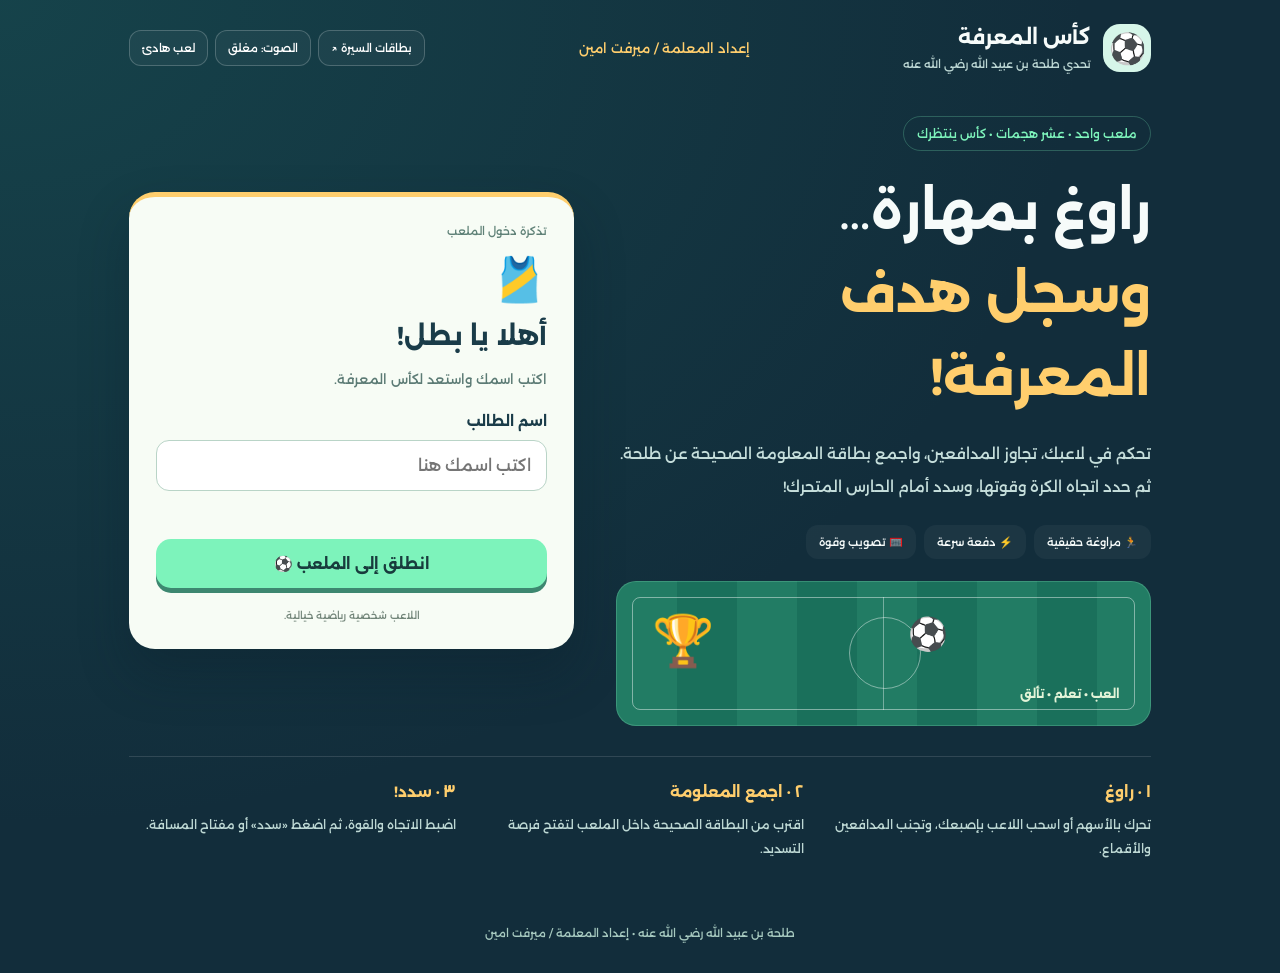
==== game.html @ f68428eb "Add Talha infographic and knowledge football cup" ====
<!doctype html><html lang="ar" dir="rtl"><head><meta charset="utf-8"><meta name="viewport" content="width=device-width,initial-scale=1"><meta name="theme-color" content="#122d3b"><meta name="description" content="كأس المعرفة — تحدي طلحة بن عبيد الله: لعبة مراوغة وتصويب للأطفال، إعداد المعلمة ميرفت امين."><title>كأس المعرفة | تحدي طلحة</title><link rel="stylesheet" href="football.css?v=1"></head><body><main class="shell">
<header class="top"><div class="brand"><span aria-hidden="true">⚽</span><div><strong>كأس المعرفة</strong><small>تحدي طلحة بن عبيد الله رضي الله عنه</small></div></div><div class="teacher">إعداد المعلمة / ميرفت امين</div><div class="tools"><a href="index.html" class="tool">بطاقات السيرة ↗</a><button class="tool" id="sound" aria-pressed="false">الصوت: مغلق</button><button class="tool" id="calm" aria-pressed="false">لعب هادئ</button></div></header>
<section id="welcome"><div class="hero"><div><span class="eyebrow">ملعب واحد • عشر هجمات • كأس ينتظرك</span><h1>راوغ بمهارة…<br><em>وسجل هدف المعرفة!</em></h1><p class="lead">تحكم في لاعبك، تجاوز المدافعين، واجمع بطاقة المعلومة الصحيحة عن طلحة. ثم حدد اتجاه الكرة وقوتها، وسدد أمام الحارس المتحرك!</p><div class="features"><span>🏃 مراوغة حقيقية</span><span>⚡ دفعة سرعة</span><span>🥅 تصويب وقوة</span></div><div class="mini-pitch" aria-hidden="true"><span>🏆</span><div class="pitch-line"></div><i class="mini-ball">⚽</i><b>العب • تعلم • تألق</b></div></div><form class="ticket" id="student-form"><div class="ticket-label">تذكرة دخول الملعب</div><span class="shirt" aria-hidden="true">🎽</span><h2>أهلا يا بطل!</h2><p>اكتب اسمك واستعد لكأس المعرفة.</p><label for="student-name">اسم الطالب</label><input id="student-name" maxlength="50" required autocomplete="given-name" placeholder="اكتب اسمك هنا"><p id="form-error" class="form-error" role="alert"></p><button class="primary" type="submit">انطلق إلى الملعب ⚽</button><small>اللاعب شخصية رياضية خيالية.</small></form></div><div class="instructions"><div><b>١ · راوغ</b><p>تحرك بالأسهم أو اسحب اللاعب بإصبعك، وتجنب المدافعين والأقماع.</p></div><div><b>٢ · اجمع المعلومة</b><p>اقترب من البطاقة الصحيحة داخل الملعب لتفتح فرصة التسديد.</p></div><div><b>٣ · سدد!</b><p>اضبط الاتجاه والقوة، ثم اضغط «سدد» أو مفتاح المسافة.</p></div></div></section>
<section id="match" hidden><div class="scoreboard"><div class="player">قائد فريق المعرفة<strong id="player-name"></strong></div><div class="stats"><div><strong id="goals">0 / 10</strong><small>الأهداف</small></div><div><strong id="points">0</strong><small>النقاط</small></div><div><strong id="energy">♥ ♥ ♥</strong><small>الطاقة</small></div></div><button id="pause" class="tool">استراحة ⏸</button></div><div class="mission"><span id="stage-label"></span><h2 id="question"></h2><p id="hint"></p></div><div class="progress" id="progress" role="progressbar" aria-label="الهجمات المكتملة" aria-valuemin="0" aria-valuemax="10" aria-valuenow="0"></div>
<div class="arena-wrap"><canvas id="pitch" width="960" height="520" tabindex="0" role="img" aria-label="ملعب كرة القدم. استخدم الأسهم للمراوغة، أو اسحب اللاعب داخل الملعب.">ملعب مراوغة وجمع بطاقات ثم تسديد أمام حارس متحرك.</canvas><div class="field-badge" id="field-badge">⚽ ملعب المعرفة</div><div id="overlay" class="overlay" hidden><span aria-hidden="true">⏸</span><h3 id="overlay-title"></h3><p id="overlay-copy"></p><button class="primary" id="resume">أكمل اللعب ▶</button></div></div>
<div class="control-strip"><div id="run-controls" class="run-controls"><div class="dpad" aria-label="اتجاهات الحركة"><button id="up" aria-label="تحرك للأمام">▲</button><button id="left" aria-label="تحرك لليسار">◀</button><button id="down" aria-label="تحرك للخلف">▼</button><button id="right" aria-label="تحرك لليمين">▶</button></div><button id="sprint" class="gold-button">⚡ دفعة سرعة</button><p>الأسهم أو سحب اللاعب داخل الملعب<br><small>المسافة = دفعة سرعة • P = استراحة</small></p></div>
<div id="shot-controls" class="shot-controls" hidden><label for="aim">اتجاه التسديدة <span id="aim-label">الوسط</span><input id="aim" type="range" min="-100" max="100" value="0" dir="ltr" aria-label="اتجاه التسديدة"></label><label for="power">قوة التسديدة <span id="power-label">٦٨٪</span><input id="power" type="range" min="10" max="100" value="68" dir="ltr" aria-label="قوة التسديدة"><small>المنطقة الخضراء تمنحك تسديدة متزنة</small></label><button id="shoot" class="gold-button">سدد ⚽</button></div></div>
<div id="feedback" class="feedback" role="status" aria-live="polite"></div><p class="legend">⭐ نجمة = ٥ نقاط • 💚 استعادة الطاقة • ⚡ بعد كل ٣ أهداف متتالية تكسب تسديدة ذهبية تتجاوز الحارس</p><div class="sr-only" id="field-state" aria-label="عناصر الملعب" role="list"></div></section>
<section id="results" class="results" hidden><span class="trophy" aria-hidden="true">🏆</span><span class="eyebrow">نهاية المباراة • بداية معرفة جديدة</span><h1 id="result-title" tabindex="-1"></h1><p id="result-message"></p><div class="result-stats"><div><strong id="final-points"></strong><small>النقاط</small></div><div><strong id="final-shots"></strong><small>تسديدة</small></div><div><strong id="best-score"></strong><small>أفضل نتيجة</small></div></div><div class="result-actions"><button class="primary" id="replay">مباراة جديدة ↻</button><button class="tool" id="change-student">تغيير اللاعب</button><a class="tool" href="index.html">راجع بطاقات طلحة ↗</a></div><div class="review"><h2>معلومات سجلت بها أهدافك</h2><div id="review"></div></div></section>
<footer>طلحة بن عبيد الله رضي الله عنه • إعداد المعلمة / ميرفت امين</footer></main><script src="content.js"></script><script src="football.js?v=1"></script></body></html>
---- football.css ----
@font-face{font-family:Alexandria;src:url('Alexandria-500.ttf');font-weight:400 500;font-display:swap}@font-face{font-family:Alexandria;src:url('Alexandria-700.ttf');font-weight:600 900;font-display:swap}
:root{--night:#122d3b;--mint:#7df3bb;--gold:#ffce6d;--ink:#1a3c49}*{box-sizing:border-box}[hidden]{display:none!important}body{margin:0;color:#f6fbfa;background:radial-gradient(ellipse at top left,#1d6e6955,transparent 60%),var(--night);font-family:Alexandria,sans-serif}button,input,a{font:inherit}button{cursor:pointer}button:disabled{cursor:default}button,a{touch-action:manipulation}a{color:inherit;text-decoration:none}button:focus-visible,a:focus-visible,input:focus-visible{outline:3px solid var(--gold);outline-offset:4px}.shell{max-width:1070px;margin:auto;padding:24px}.top{display:flex;align-items:center;justify-content:space-between;gap:18px;flex-wrap:wrap}.brand{display:flex;gap:12px;align-items:center}.brand>span{display:grid;place-items:center;background:#d6f6e9;width:48px;height:48px;border-radius:17px;font-size:30px}.brand strong{font-size:20px}.brand small{display:block;font-size:11px;color:#bcd7d4;margin-top:8px}.teacher{font-size:13px;color:var(--gold)}.tools{display:flex;gap:7px;flex-wrap:wrap}.tool{border:1px solid #ffffff35;background:#ffffff0a;color:white;border-radius:12px;padding:10px 12px;font-size:11px}.tool:hover{background:#ffffff1b}.hero{display:grid;grid-template-columns:1.2fr 1fr;gap:42px;align-items:center;padding:44px 0 30px}.eyebrow{color:var(--mint);font-size:12px;display:inline-block;border:1px solid #7df3bb40;padding:9px 13px;border-radius:30px}h1{font-size:clamp(34px,4.6vw,52px);line-height:1.6;margin:18px 0}h1 em{font-style:normal;color:var(--gold)}.lead{font-size:15px;line-height:2.2;color:#c5dedb}.features{display:flex;flex-wrap:wrap;gap:8px;margin:22px 0;font-size:11px}.features span{padding:10px 13px;background:#ffffff0b;border-radius:12px}.mini-pitch{height:145px;position:relative;overflow:hidden;background:repeating-linear-gradient(90deg,#227c64 0 60px,#1a705b 60px 120px);border-radius:20px;border:1px solid #71c8a655;margin-top:22px}.mini-pitch:before{content:'';position:absolute;inset:15px;border:1px solid #ffffff70;border-radius:8px}.pitch-line{position:absolute;inset:15px 50%;border-left:1px solid #ffffff60}.pitch-line:before{content:'';position:absolute;width:70px;height:70px;border:1px solid #ffffff70;border-radius:50%;left:-35px;top:20px}.mini-ball{font-style:normal;font-size:32px;position:absolute;top:32px;right:38%}.mini-pitch>span{position:absolute;left:35px;top:28px;font-size:50px}.mini-pitch>b{position:absolute;right:30px;bottom:24px;color:#e3f4d8;font-size:12px}.ticket{background:#f7fcf5;color:var(--ink);border-top:5px solid var(--gold);border-radius:26px;padding:27px;box-shadow:0 25px 50px #081c2a50}.ticket-label{font-size:11px;color:#5f8177}.shirt{font-size:44px;display:block;margin:14px 0}.ticket h2{font-size:26px;margin:14px 0}.ticket p{font-size:13px;line-height:2;color:#5c7b75}.ticket label{font-size:14px;display:block;margin:20px 0 10px;font-weight:700}.ticket input{padding:15px;width:100%;border:1px solid #b9d4c7;border-radius:13px;color:var(--ink);background:#fff}.primary,.gold-button{border:0;border-radius:15px;padding:15px 22px;font-weight:700;box-shadow:0 5px 0 #3d8770;background:var(--mint);color:#183c3d}.ticket .primary{width:100%;font-size:15px}.ticket>small{display:block;text-align:center;margin-top:21px;font-size:10px;color:#728579}.form-error{min-height:22px;color:#a63c55!important}.instructions{display:grid;grid-template-columns:repeat(3,1fr);gap:20px;border-top:1px solid #ffffff20;padding:25px 0}.instructions b{font-size:15px;color:var(--gold)}.instructions p{font-size:12px;line-height:2;color:#bdd8d4}.scoreboard{display:flex;justify-content:space-between;align-items:center;flex-wrap:wrap;gap:13px;margin-top:25px}.player{font-size:11px;color:#bdd8d4}.player strong{display:block;margin-top:7px;font-size:16px;color:var(--mint)}.stats{display:flex;gap:9px}.stats>div{background:#ffffff0c;border:1px solid #ffffff20;border-radius:15px;padding:10px 16px;min-width:94px;text-align:center}.stats strong{display:block;color:var(--gold);font-size:22px;direction:ltr}.stats small{display:block;color:#bfd8d8;font-size:10px;margin-top:5px}.mission{margin:16px 0 12px;padding:16px 20px;background:linear-gradient(115deg,#1d6d6c,#294d70);border:1px solid #ffffff30;border-radius:20px}.mission>span{color:var(--gold);font-size:12px}.mission h2{font-size:23px;line-height:1.8;margin:7px 0}.mission p{font-size:12px;color:#d3ece4;line-height:1.9;margin:4px 0}.progress{display:flex;gap:5px;margin:12px 0}.progress i{height:7px;flex:1;background:#ffffff20;border-radius:10px}.progress i.done{background:var(--gold);box-shadow:0 0 10px #ffce6d70}.arena-wrap{position:relative;border:2px solid #86d3b355;border-radius:23px;overflow:hidden;background:#187d56;box-shadow:0 18px 50px #061f2b70}canvas{width:100%;height:520px;display:block;touch-action:none}.field-badge{position:absolute;right:14px;top:13px;background:#0c3043b0;border:1px solid #ffffff40;border-radius:30px;padding:7px 12px;font-size:10px;pointer-events:none}.overlay{position:absolute;inset:0;display:grid;align-content:center;justify-items:center;text-align:center;gap:14px;background:#0b263cdd;padding:25px;backdrop-filter:blur(5px)}.overlay>span{font-size:45px}.overlay h3{font-size:27px;margin:0;color:var(--gold)}.overlay p{max-width:450px;font-size:14px;line-height:2}.control-strip{margin:15px 0}.run-controls{display:flex;align-items:center;gap:18px;justify-content:space-between}.dpad{display:grid;grid-template-columns:repeat(3,48px);grid-template-rows:repeat(2,40px);gap:5px;direction:ltr}.dpad button{border:1px solid #a4d2cb70;border-radius:12px;background:#245d61;color:white;font-size:21px;touch-action:none;user-select:none;-webkit-user-select:none}.dpad button:active{background:#3b967f}.dpad #up{grid-area:1/2}.dpad #left{grid-area:2/1}.dpad #down{grid-area:2/2}.dpad #right{grid-area:2/3}.run-controls p{font-size:12px;line-height:2;color:#c6e1dc}.run-controls small{font-size:10px}.gold-button{color:#30443b;background:var(--gold);box-shadow:0 5px 0 #ad813d;font-size:14px;min-width:140px}.gold-button:disabled{opacity:.65;box-shadow:none}.shot-controls{display:grid;grid-template-columns:1fr 1fr auto;align-items:center;gap:20px;background:#ffffff0b;padding:16px;border-radius:17px}.shot-controls label{font-size:13px;color:#d3ece4}.shot-controls label span{float:left;color:var(--gold);font-size:11px}.shot-controls input{display:block;width:100%;accent-color:var(--mint);margin:16px 0 5px;height:8px;cursor:pointer}.shot-controls small{font-size:9px;color:#abd1c7;line-height:1.7}.shot-controls #power{accent-color:#7df3bb;background:linear-gradient(90deg,#d2977f 0 30%,#6dd8a1 30% 83%,#d2977f 83%);border-radius:10px}.feedback{font-size:14px;line-height:2;min-height:62px;border:1px solid #ffffff25;border-radius:15px;padding:14px 17px;background:#ffffff08}.feedback.good{border-color:#7df3bb80;color:#b1ffda}.feedback.warn{border-color:#ffc68a80;color:#ffdbb5}.legend{font-size:10px;text-align:center;line-height:2;color:#a9d2c7}.sr-only{position:absolute;width:1px;height:1px;overflow:hidden;clip-path:inset(50%)}.results{text-align:center;padding:35px 0}.trophy{font-size:90px;display:block;filter:drop-shadow(0 0 25px #ffce6d50);margin-bottom:24px}.results h1{font-size:33px;color:var(--gold);margin:16px 0}.results>p{font-size:14px;line-height:2.1;color:#c5e0db}.result-stats{display:flex;justify-content:center;gap:15px;margin:25px 0}.result-stats>div{background:#ffffff10;border:1px solid #ffffff25;border-radius:17px;padding:18px;min-width:120px}.result-stats strong{display:block;color:var(--gold);font-size:26px}.result-stats small{display:block;margin-top:10px;font-size:10px}.result-actions{display:flex;justify-content:center;gap:12px;flex-wrap:wrap}.review{text-align:right;background:#f3fbf4;color:var(--ink);padding:24px;border-radius:25px;margin-top:30px}.review h2{color:#176b63;font-size:22px}.review article{border-top:1px solid #d5e4d8;padding:14px 0;font-size:14px;line-height:2}.review strong{color:#8f5f25;display:block}.confetti{position:fixed;top:-15px;width:9px;height:14px;pointer-events:none;animation:fall 2s forwards;z-index:30}@keyframes fall{to{transform:translate(var(--drift),100vh) rotate(500deg);opacity:0}}footer{text-align:center;color:#a6c9bf;padding:24px 0 5px;font-size:11px;line-height:2}
@media(max-width:680px){.shell{padding:16px 12px}.top{gap:12px}.brand strong{font-size:18px}.brand small{font-size:10px}.teacher{font-size:11px}.tool{font-size:10px;padding:9px 10px}.hero{grid-template-columns:1fr;gap:23px;padding-top:27px}h1{font-size:35px}.eyebrow{font-size:10px}.lead{font-size:14px}.mini-pitch{height:120px}.ticket{padding:23px}.instructions{grid-template-columns:1fr;gap:10px}.instructions p{margin:6px 0}.player strong{font-size:13px}.stats{gap:5px}.stats>div{min-width:66px;padding:9px}.stats strong{font-size:18px}.stats small{font-size:9px}.scoreboard{gap:8px}.mission{padding:13px}.mission h2{font-size:18px}.mission p{font-size:11px}.mission>span{font-size:10px}canvas{height:440px}.run-controls{gap:9px;flex-wrap:wrap}.dpad{grid-template-columns:repeat(3,44px);grid-template-rows:repeat(2,38px)}.run-controls p{width:100%;margin:4px 0;text-align:center;font-size:11px}.gold-button{min-width:130px;padding:14px 15px;font-size:13px}.shot-controls{grid-template-columns:1fr 1fr;gap:16px;padding:14px}.shot-controls .gold-button{grid-column:span 2}.shot-controls label{font-size:11px}.feedback{font-size:12px}.results h1{font-size:25px}.result-stats{gap:8px}.result-stats>div{min-width:95px;padding:14px 8px}.result-stats strong{font-size:23px}.review{padding:20px}.review article{font-size:13px}.review h2{font-size:19px}}@media(prefers-reduced-motion:reduce){*{animation:none!important;scroll-behavior:auto!important}}
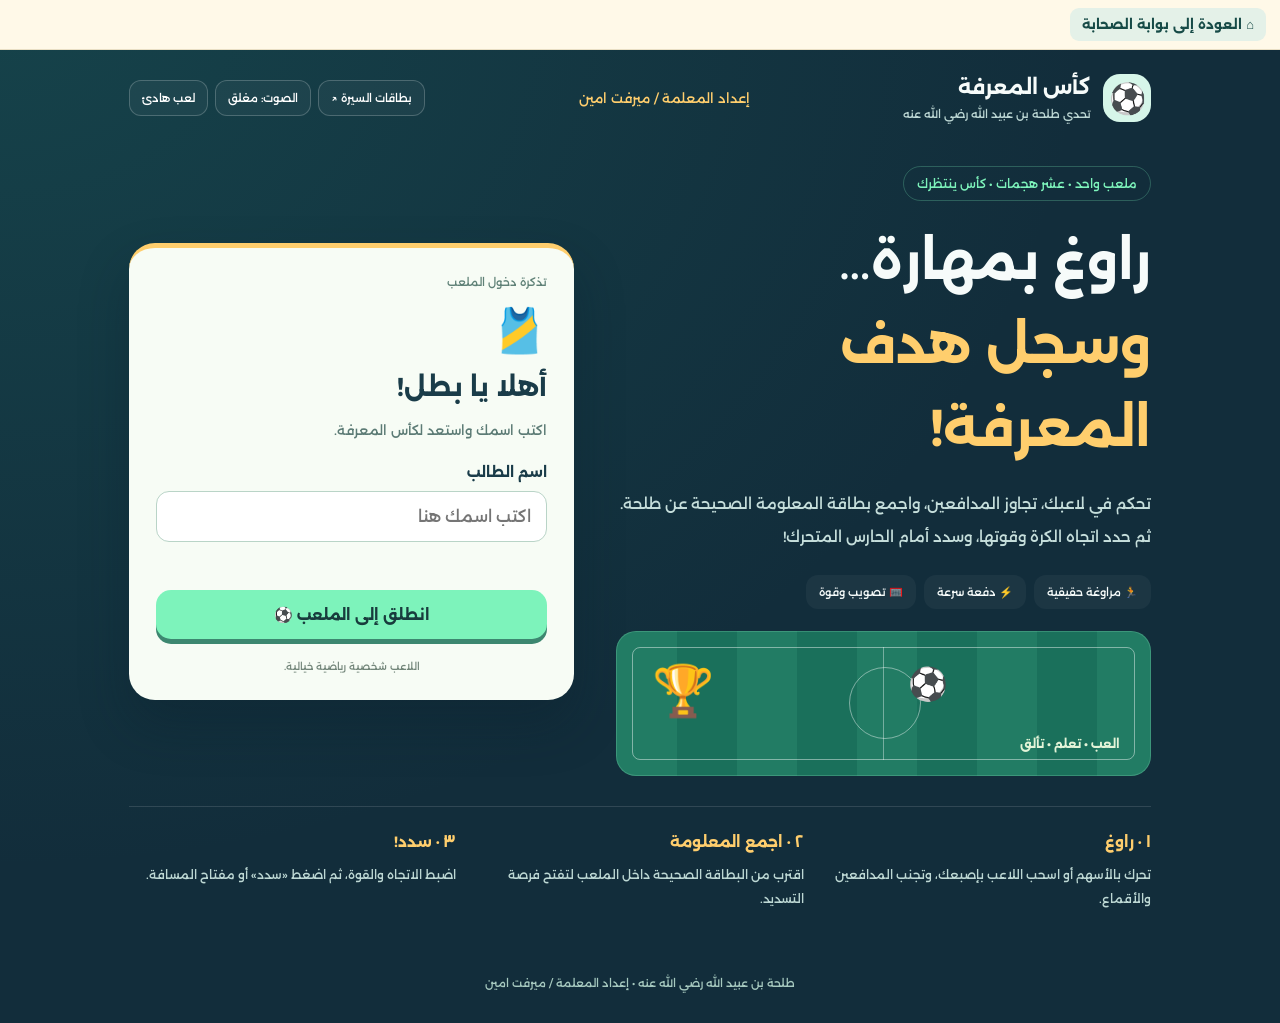
==== commit 43cdcb93: "Add return link to the Sahaba learning portal" ====
--- a/game.html
+++ b/game.html
@@ -1,10 +1,15 @@
-<!doctype html><html lang="ar" dir="rtl"><head><meta charset="utf-8"><meta name="viewport" content="width=device-width,initial-scale=1"><meta name="theme-color" content="#122d3b"><meta name="description" content="كأس المعرفة — تحدي طلحة بن عبيد الله: لعبة مراوغة وتصويب للأطفال، إعداد المعلمة ميرفت امين."><title>كأس المعرفة | تحدي طلحة</title><link rel="stylesheet" href="football.css?v=1"></head><body><main class="shell">
-<header class="top"><div class="brand"><span aria-hidden="true">⚽</span><div><strong>كأس المعرفة</strong><small>تحدي طلحة بن عبيد الله رضي الله عنه</small></div></div><div class="teacher">إعداد المعلمة / ميرفت امين</div><div class="tools"><a href="index.html" class="tool">بطاقات السيرة ↗</a><button class="tool" id="sound" aria-pressed="false">الصوت: مغلق</button><button class="tool" id="calm" aria-pressed="false">لعب هادئ</button></div></header>
-<section id="welcome"><div class="hero"><div><span class="eyebrow">ملعب واحد • عشر هجمات • كأس ينتظرك</span><h1>راوغ بمهارة…<br><em>وسجل هدف المعرفة!</em></h1><p class="lead">تحكم في لاعبك، تجاوز المدافعين، واجمع بطاقة المعلومة الصحيحة عن طلحة. ثم حدد اتجاه الكرة وقوتها، وسدد أمام الحارس المتحرك!</p><div class="features"><span>🏃 مراوغة حقيقية</span><span>⚡ دفعة سرعة</span><span>🥅 تصويب وقوة</span></div><div class="mini-pitch" aria-hidden="true"><span>🏆</span><div class="pitch-line"></div><i class="mini-ball">⚽</i><b>العب • تعلم • تألق</b></div></div><form class="ticket" id="student-form"><div class="ticket-label">تذكرة دخول الملعب</div><span class="shirt" aria-hidden="true">🎽</span><h2>أهلا يا بطل!</h2><p>اكتب اسمك واستعد لكأس المعرفة.</p><label for="student-name">اسم الطالب</label><input id="student-name" maxlength="50" required autocomplete="given-name" placeholder="اكتب اسمك هنا"><p id="form-error" class="form-error" role="alert"></p><button class="primary" type="submit">انطلق إلى الملعب ⚽</button><small>اللاعب شخصية رياضية خيالية.</small></form></div><div class="instructions"><div><b>١ · راوغ</b><p>تحرك بالأسهم أو اسحب اللاعب بإصبعك، وتجنب المدافعين والأقماع.</p></div><div><b>٢ · اجمع المعلومة</b><p>اقترب من البطاقة الصحيحة داخل الملعب لتفتح فرصة التسديد.</p></div><div><b>٣ · سدد!</b><p>اضبط الاتجاه والقوة، ثم اضغط «سدد» أو مفتاح المسافة.</p></div></div></section>
-<section id="match" hidden><div class="scoreboard"><div class="player">قائد فريق المعرفة<strong id="player-name"></strong></div><div class="stats"><div><strong id="goals">0 / 10</strong><small>الأهداف</small></div><div><strong id="points">0</strong><small>النقاط</small></div><div><strong id="energy">♥ ♥ ♥</strong><small>الطاقة</small></div></div><button id="pause" class="tool">استراحة ⏸</button></div><div class="mission"><span id="stage-label"></span><h2 id="question"></h2><p id="hint"></p></div><div class="progress" id="progress" role="progressbar" aria-label="الهجمات المكتملة" aria-valuemin="0" aria-valuemax="10" aria-valuenow="0"></div>
-<div class="arena-wrap"><canvas id="pitch" width="960" height="520" tabindex="0" role="img" aria-label="ملعب كرة القدم. استخدم الأسهم للمراوغة، أو اسحب اللاعب داخل الملعب.">ملعب مراوغة وجمع بطاقات ثم تسديد أمام حارس متحرك.</canvas><div class="field-badge" id="field-badge">⚽ ملعب المعرفة</div><div id="overlay" class="overlay" hidden><span aria-hidden="true">⏸</span><h3 id="overlay-title"></h3><p id="overlay-copy"></p><button class="primary" id="resume">أكمل اللعب ▶</button></div></div>
-<div class="control-strip"><div id="run-controls" class="run-controls"><div class="dpad" aria-label="اتجاهات الحركة"><button id="up" aria-label="تحرك للأمام">▲</button><button id="left" aria-label="تحرك لليسار">◀</button><button id="down" aria-label="تحرك للخلف">▼</button><button id="right" aria-label="تحرك لليمين">▶</button></div><button id="sprint" class="gold-button">⚡ دفعة سرعة</button><p>الأسهم أو سحب اللاعب داخل الملعب<br><small>المسافة = دفعة سرعة • P = استراحة</small></p></div>
-<div id="shot-controls" class="shot-controls" hidden><label for="aim">اتجاه التسديدة <span id="aim-label">الوسط</span><input id="aim" type="range" min="-100" max="100" value="0" dir="ltr" aria-label="اتجاه التسديدة"></label><label for="power">قوة التسديدة <span id="power-label">٦٨٪</span><input id="power" type="range" min="10" max="100" value="68" dir="ltr" aria-label="قوة التسديدة"><small>المنطقة الخضراء تمنحك تسديدة متزنة</small></label><button id="shoot" class="gold-button">سدد ⚽</button></div></div>
-<div id="feedback" class="feedback" role="status" aria-live="polite"></div><p class="legend">⭐ نجمة = ٥ نقاط • 💚 استعادة الطاقة • ⚡ بعد كل ٣ أهداف متتالية تكسب تسديدة ذهبية تتجاوز الحارس</p><div class="sr-only" id="field-state" aria-label="عناصر الملعب" role="list"></div></section>
-<section id="results" class="results" hidden><span class="trophy" aria-hidden="true">🏆</span><span class="eyebrow">نهاية المباراة • بداية معرفة جديدة</span><h1 id="result-title" tabindex="-1"></h1><p id="result-message"></p><div class="result-stats"><div><strong id="final-points"></strong><small>النقاط</small></div><div><strong id="final-shots"></strong><small>تسديدة</small></div><div><strong id="best-score"></strong><small>أفضل نتيجة</small></div></div><div class="result-actions"><button class="primary" id="replay">مباراة جديدة ↻</button><button class="tool" id="change-student">تغيير اللاعب</button><a class="tool" href="index.html">راجع بطاقات طلحة ↗</a></div><div class="review"><h2>معلومات سجلت بها أهدافك</h2><div id="review"></div></div></section>
-<footer>طلحة بن عبيد الله رضي الله عنه • إعداد المعلمة / ميرفت امين</footer></main><script src="content.js"></script><script src="football.js?v=1"></script></body></html>
+<!doctype html><html lang="ar" dir="rtl"><head><meta charset="utf-8"><meta name="viewport" content="width=device-width,initial-scale=1"><meta name="theme-color" content="#122d3b"><meta name="description" content="كأس المعرفة — تحدي طلحة بن عبيد الله: لعبة مراوغة وتصويب للأطفال، إعداد المعلمة ميرفت امين."><title>كأس المعرفة | تحدي طلحة</title><link rel="stylesheet" href="football.css?v=shoot3"></head><body>
+<!-- sahaba-portal-navigation -->
+<nav aria-label="العودة إلى بوابة الصحابة" style="direction:rtl;box-sizing:border-box;width:100%;padding:8px 14px;text-align:right;background:#fff9e8;color:#174b47;border-bottom:1px solid #e9dfc4;font-family:Alexandria,Arial,sans-serif;font-size:13px;line-height:1.8;position:relative;z-index:2"><a href="https://mrsmervet.github.io/sahaba-learning-portal/" style="display:inline-flex;align-items:center;gap:8px;padding:5px 12px;border-radius:9px;background:#e4f1e8;color:#174b47;text-decoration:none;font-weight:700">⌂ العودة إلى بوابة الصحابة</a></nav>
+<!-- /sahaba-portal-navigation -->
+<main class="shell">
+<header class="top"><div class="brand"><span aria-hidden="true">⚽</span><div><strong>كأس المعرفة</strong><small>تحدي طلحة بن عبيد الله رضي الله عنه</small></div></div><div class="teacher">إعداد المعلمة / ميرفت امين</div><div class="tools"><a href="index.html" class="tool">بطاقات السيرة ↗</a><button class="tool" id="sound" aria-pressed="false">الصوت: مغلق</button><button class="tool" id="calm" aria-pressed="false">لعب هادئ</button></div></header>
+<section id="welcome"><div class="hero"><div><span class="eyebrow">ملعب واحد • عشر هجمات • كأس ينتظرك</span><h1>راوغ بمهارة…<br><em>وسجل هدف المعرفة!</em></h1><p class="lead">تحكم في لاعبك، تجاوز المدافعين، واجمع بطاقة المعلومة الصحيحة عن طلحة. ثم حدد اتجاه الكرة وقوتها، وسدد أمام الحارس المتحرك!</p><div class="features"><span>🏃 مراوغة حقيقية</span><span>⚡ دفعة سرعة</span><span>🥅 تصويب وقوة</span></div><div class="mini-pitch" aria-hidden="true"><span>🏆</span><div class="pitch-line"></div><i class="mini-ball">⚽</i><b>العب • تعلم • تألق</b></div></div><form class="ticket" id="student-form"><div class="ticket-label">تذكرة دخول الملعب</div><span class="shirt" aria-hidden="true">🎽</span><h2>أهلا يا بطل!</h2><p>اكتب اسمك واستعد لكأس المعرفة.</p><label for="student-name">اسم الطالب</label><input id="student-name" maxlength="50" required autocomplete="given-name" placeholder="اكتب اسمك هنا"><p id="form-error" class="form-error" role="alert"></p><button class="primary" type="submit">انطلق إلى الملعب ⚽</button><small>اللاعب شخصية رياضية خيالية.</small></form></div><div class="instructions"><div><b>١ · راوغ</b><p>تحرك بالأسهم أو اسحب اللاعب بإصبعك، وتجنب المدافعين والأقماع.</p></div><div><b>٢ · اجمع المعلومة</b><p>اقترب من البطاقة الصحيحة داخل الملعب لتفتح فرصة التسديد.</p></div><div><b>٣ · سدد!</b><p>اضبط الاتجاه والقوة، ثم اضغط «سدد» أو مفتاح المسافة.</p></div></div></section>
+<section id="match" hidden><div class="scoreboard"><div class="player">قائد فريق المعرفة<strong id="player-name"></strong></div><div class="stats"><div><strong id="goals">0 / 10</strong><small>الأهداف</small></div><div><strong id="points">0</strong><small>النقاط</small></div><div><strong id="energy">♥ ♥ ♥</strong><small>الطاقة</small></div></div><button id="pause" class="tool">استراحة ⏸</button></div><div class="mission"><span id="stage-label"></span><h2 id="question"></h2><p id="hint"></p></div><div class="progress" id="progress" role="progressbar" aria-label="الهجمات المكتملة" aria-valuemin="0" aria-valuemax="10" aria-valuenow="0"></div>
+<div class="arena-wrap"><canvas id="pitch" width="960" height="520" tabindex="0" role="img" aria-label="ملعب كرة القدم. استخدم الأسهم للمراوغة، أو اسحب اللاعب داخل الملعب.">ملعب مراوغة وجمع بطاقات ثم تسديد أمام حارس متحرك.</canvas><div class="field-badge" id="field-badge">⚽ ملعب المعرفة</div><div id="overlay" class="overlay" hidden><span aria-hidden="true">⏸</span><h3 id="overlay-title"></h3><p id="overlay-copy"></p><button class="primary" id="resume">أكمل اللعب ▶</button></div></div>
+<div class="control-strip"><div id="run-controls" class="run-controls"><div class="dpad" aria-label="اتجاهات الحركة"><button id="up" aria-label="تحرك للأمام">▲</button><button id="left" aria-label="تحرك لليسار">◀</button><button id="down" aria-label="تحرك للخلف">▼</button><button id="right" aria-label="تحرك لليمين">▶</button></div><button id="sprint" class="gold-button">⚡ دفعة سرعة</button><p>الأسهم أو سحب اللاعب داخل الملعب<br><small>المسافة = دفعة سرعة • P = استراحة</small></p></div>
+<div id="shot-controls" class="shot-controls" hidden><label for="aim">اتجاه التسديدة <span id="aim-label">الوسط</span><input id="aim" type="range" min="-100" max="100" value="0" dir="ltr" aria-label="اتجاه التسديدة"></label><label for="power">قوة التسديدة <span id="power-label">٦٨٪</span><input id="power" type="range" min="10" max="100" value="68" dir="ltr" aria-label="قوة التسديدة"><small>قوة من ٣٠٪ إلى ١٠٠٪ مناسبة للتسديد</small></label><button id="shoot" class="gold-button">سدد ⚽</button><p id="shot-guide" class="shot-guide" role="status" aria-live="polite"></p></div></div>
+<div id="feedback" class="feedback" role="status" aria-live="polite"></div><p class="legend">⭐ نجمة = ٥ نقاط • 💚 استعادة الطاقة • ⚡ بعد كل ٣ أهداف متتالية تكسب تسديدة ذهبية تتجاوز الحارس</p><div class="sr-only" id="field-state" aria-label="عناصر الملعب" role="list"></div></section>
+<section id="results" class="results" hidden><span class="trophy" aria-hidden="true">🏆</span><span class="eyebrow">نهاية المباراة • بداية معرفة جديدة</span><h1 id="result-title" tabindex="-1"></h1><p id="result-message"></p><div class="result-stats"><div><strong id="final-points"></strong><small>النقاط</small></div><div><strong id="final-shots"></strong><small>تسديدة</small></div><div><strong id="best-score"></strong><small>أفضل نتيجة</small></div></div><div class="result-actions"><button class="primary" id="replay">مباراة جديدة ↻</button><button class="tool" id="change-student">تغيير اللاعب</button><a class="tool" href="index.html">راجع بطاقات طلحة ↗</a></div><div class="review"><h2>معلومات سجلت بها أهدافك</h2><div id="review"></div></div></section>
+<footer>طلحة بن عبيد الله رضي الله عنه • إعداد المعلمة / ميرفت امين</footer></main><script src="content.js"></script><script src="football.js?v=shoot3"></script></body></html>
+
--- a/football.css
+++ b/football.css
@@ -1,3 +1,10 @@
-@font-face{font-family:Alexandria;src:url('Alexandria-500.ttf');font-weight:400 500;font-display:swap}@font-face{font-family:Alexandria;src:url('Alexandria-700.ttf');font-weight:600 900;font-display:swap}
-:root{--night:#122d3b;--mint:#7df3bb;--gold:#ffce6d;--ink:#1a3c49}*{box-sizing:border-box}[hidden]{display:none!important}body{margin:0;color:#f6fbfa;background:radial-gradient(ellipse at top left,#1d6e6955,transparent 60%),var(--night);font-family:Alexandria,sans-serif}button,input,a{font:inherit}button{cursor:pointer}button:disabled{cursor:default}button,a{touch-action:manipulation}a{color:inherit;text-decoration:none}button:focus-visible,a:focus-visible,input:focus-visible{outline:3px solid var(--gold);outline-offset:4px}.shell{max-width:1070px;margin:auto;padding:24px}.top{display:flex;align-items:center;justify-content:space-between;gap:18px;flex-wrap:wrap}.brand{display:flex;gap:12px;align-items:center}.brand>span{display:grid;place-items:center;background:#d6f6e9;width:48px;height:48px;border-radius:17px;font-size:30px}.brand strong{font-size:20px}.brand small{display:block;font-size:11px;color:#bcd7d4;margin-top:8px}.teacher{font-size:13px;color:var(--gold)}.tools{display:flex;gap:7px;flex-wrap:wrap}.tool{border:1px solid #ffffff35;background:#ffffff0a;color:white;border-radius:12px;padding:10px 12px;font-size:11px}.tool:hover{background:#ffffff1b}.hero{display:grid;grid-template-columns:1.2fr 1fr;gap:42px;align-items:center;padding:44px 0 30px}.eyebrow{color:var(--mint);font-size:12px;display:inline-block;border:1px solid #7df3bb40;padding:9px 13px;border-radius:30px}h1{font-size:clamp(34px,4.6vw,52px);line-height:1.6;margin:18px 0}h1 em{font-style:normal;color:var(--gold)}.lead{font-size:15px;line-height:2.2;color:#c5dedb}.features{display:flex;flex-wrap:wrap;gap:8px;margin:22px 0;font-size:11px}.features span{padding:10px 13px;background:#ffffff0b;border-radius:12px}.mini-pitch{height:145px;position:relative;overflow:hidden;background:repeating-linear-gradient(90deg,#227c64 0 60px,#1a705b 60px 120px);border-radius:20px;border:1px solid #71c8a655;margin-top:22px}.mini-pitch:before{content:'';position:absolute;inset:15px;border:1px solid #ffffff70;border-radius:8px}.pitch-line{position:absolute;inset:15px 50%;border-left:1px solid #ffffff60}.pitch-line:before{content:'';position:absolute;width:70px;height:70px;border:1px solid #ffffff70;border-radius:50%;left:-35px;top:20px}.mini-ball{font-style:normal;font-size:32px;position:absolute;top:32px;right:38%}.mini-pitch>span{position:absolute;left:35px;top:28px;font-size:50px}.mini-pitch>b{position:absolute;right:30px;bottom:24px;color:#e3f4d8;font-size:12px}.ticket{background:#f7fcf5;color:var(--ink);border-top:5px solid var(--gold);border-radius:26px;padding:27px;box-shadow:0 25px 50px #081c2a50}.ticket-label{font-size:11px;color:#5f8177}.shirt{font-size:44px;display:block;margin:14px 0}.ticket h2{font-size:26px;margin:14px 0}.ticket p{font-size:13px;line-height:2;color:#5c7b75}.ticket label{font-size:14px;display:block;margin:20px 0 10px;font-weight:700}.ticket input{padding:15px;width:100%;border:1px solid #b9d4c7;border-radius:13px;color:var(--ink);background:#fff}.primary,.gold-button{border:0;border-radius:15px;padding:15px 22px;font-weight:700;box-shadow:0 5px 0 #3d8770;background:var(--mint);color:#183c3d}.ticket .primary{width:100%;font-size:15px}.ticket>small{display:block;text-align:center;margin-top:21px;font-size:10px;color:#728579}.form-error{min-height:22px;color:#a63c55!important}.instructions{display:grid;grid-template-columns:repeat(3,1fr);gap:20px;border-top:1px solid #ffffff20;padding:25px 0}.instructions b{font-size:15px;color:var(--gold)}.instructions p{font-size:12px;line-height:2;color:#bdd8d4}.scoreboard{display:flex;justify-content:space-between;align-items:center;flex-wrap:wrap;gap:13px;margin-top:25px}.player{font-size:11px;color:#bdd8d4}.player strong{display:block;margin-top:7px;font-size:16px;color:var(--mint)}.stats{display:flex;gap:9px}.stats>div{background:#ffffff0c;border:1px solid #ffffff20;border-radius:15px;padding:10px 16px;min-width:94px;text-align:center}.stats strong{display:block;color:var(--gold);font-size:22px;direction:ltr}.stats small{display:block;color:#bfd8d8;font-size:10px;margin-top:5px}.mission{margin:16px 0 12px;padding:16px 20px;background:linear-gradient(115deg,#1d6d6c,#294d70);border:1px solid #ffffff30;border-radius:20px}.mission>span{color:var(--gold);font-size:12px}.mission h2{font-size:23px;line-height:1.8;margin:7px 0}.mission p{font-size:12px;color:#d3ece4;line-height:1.9;margin:4px 0}.progress{display:flex;gap:5px;margin:12px 0}.progress i{height:7px;flex:1;background:#ffffff20;border-radius:10px}.progress i.done{background:var(--gold);box-shadow:0 0 10px #ffce6d70}.arena-wrap{position:relative;border:2px solid #86d3b355;border-radius:23px;overflow:hidden;background:#187d56;box-shadow:0 18px 50px #061f2b70}canvas{width:100%;height:520px;display:block;touch-action:none}.field-badge{position:absolute;right:14px;top:13px;background:#0c3043b0;border:1px solid #ffffff40;border-radius:30px;padding:7px 12px;font-size:10px;pointer-events:none}.overlay{position:absolute;inset:0;display:grid;align-content:center;justify-items:center;text-align:center;gap:14px;background:#0b263cdd;padding:25px;backdrop-filter:blur(5px)}.overlay>span{font-size:45px}.overlay h3{font-size:27px;margin:0;color:var(--gold)}.overlay p{max-width:450px;font-size:14px;line-height:2}.control-strip{margin:15px 0}.run-controls{display:flex;align-items:center;gap:18px;justify-content:space-between}.dpad{display:grid;grid-template-columns:repeat(3,48px);grid-template-rows:repeat(2,40px);gap:5px;direction:ltr}.dpad button{border:1px solid #a4d2cb70;border-radius:12px;background:#245d61;color:white;font-size:21px;touch-action:none;user-select:none;-webkit-user-select:none}.dpad button:active{background:#3b967f}.dpad #up{grid-area:1/2}.dpad #left{grid-area:2/1}.dpad #down{grid-area:2/2}.dpad #right{grid-area:2/3}.run-controls p{font-size:12px;line-height:2;color:#c6e1dc}.run-controls small{font-size:10px}.gold-button{color:#30443b;background:var(--gold);box-shadow:0 5px 0 #ad813d;font-size:14px;min-width:140px}.gold-button:disabled{opacity:.65;box-shadow:none}.shot-controls{display:grid;grid-template-columns:1fr 1fr auto;align-items:center;gap:20px;background:#ffffff0b;padding:16px;border-radius:17px}.shot-controls label{font-size:13px;color:#d3ece4}.shot-controls label span{float:left;color:var(--gold);font-size:11px}.shot-controls input{display:block;width:100%;accent-color:var(--mint);margin:16px 0 5px;height:8px;cursor:pointer}.shot-controls small{font-size:9px;color:#abd1c7;line-height:1.7}.shot-controls #power{accent-color:#7df3bb;background:linear-gradient(90deg,#d2977f 0 30%,#6dd8a1 30% 83%,#d2977f 83%);border-radius:10px}.feedback{font-size:14px;line-height:2;min-height:62px;border:1px solid #ffffff25;border-radius:15px;padding:14px 17px;background:#ffffff08}.feedback.good{border-color:#7df3bb80;color:#b1ffda}.feedback.warn{border-color:#ffc68a80;color:#ffdbb5}.legend{font-size:10px;text-align:center;line-height:2;color:#a9d2c7}.sr-only{position:absolute;width:1px;height:1px;overflow:hidden;clip-path:inset(50%)}.results{text-align:center;padding:35px 0}.trophy{font-size:90px;display:block;filter:drop-shadow(0 0 25px #ffce6d50);margin-bottom:24px}.results h1{font-size:33px;color:var(--gold);margin:16px 0}.results>p{font-size:14px;line-height:2.1;color:#c5e0db}.result-stats{display:flex;justify-content:center;gap:15px;margin:25px 0}.result-stats>div{background:#ffffff10;border:1px solid #ffffff25;border-radius:17px;padding:18px;min-width:120px}.result-stats strong{display:block;color:var(--gold);font-size:26px}.result-stats small{display:block;margin-top:10px;font-size:10px}.result-actions{display:flex;justify-content:center;gap:12px;flex-wrap:wrap}.review{text-align:right;background:#f3fbf4;color:var(--ink);padding:24px;border-radius:25px;margin-top:30px}.review h2{color:#176b63;font-size:22px}.review article{border-top:1px solid #d5e4d8;padding:14px 0;font-size:14px;line-height:2}.review strong{color:#8f5f25;display:block}.confetti{position:fixed;top:-15px;width:9px;height:14px;pointer-events:none;animation:fall 2s forwards;z-index:30}@keyframes fall{to{transform:translate(var(--drift),100vh) rotate(500deg);opacity:0}}footer{text-align:center;color:#a6c9bf;padding:24px 0 5px;font-size:11px;line-height:2}
-@media(max-width:680px){.shell{padding:16px 12px}.top{gap:12px}.brand strong{font-size:18px}.brand small{font-size:10px}.teacher{font-size:11px}.tool{font-size:10px;padding:9px 10px}.hero{grid-template-columns:1fr;gap:23px;padding-top:27px}h1{font-size:35px}.eyebrow{font-size:10px}.lead{font-size:14px}.mini-pitch{height:120px}.ticket{padding:23px}.instructions{grid-template-columns:1fr;gap:10px}.instructions p{margin:6px 0}.player strong{font-size:13px}.stats{gap:5px}.stats>div{min-width:66px;padding:9px}.stats strong{font-size:18px}.stats small{font-size:9px}.scoreboard{gap:8px}.mission{padding:13px}.mission h2{font-size:18px}.mission p{font-size:11px}.mission>span{font-size:10px}canvas{height:440px}.run-controls{gap:9px;flex-wrap:wrap}.dpad{grid-template-columns:repeat(3,44px);grid-template-rows:repeat(2,38px)}.run-controls p{width:100%;margin:4px 0;text-align:center;font-size:11px}.gold-button{min-width:130px;padding:14px 15px;font-size:13px}.shot-controls{grid-template-columns:1fr 1fr;gap:16px;padding:14px}.shot-controls .gold-button{grid-column:span 2}.shot-controls label{font-size:11px}.feedback{font-size:12px}.results h1{font-size:25px}.result-stats{gap:8px}.result-stats>div{min-width:95px;padding:14px 8px}.result-stats strong{font-size:23px}.review{padding:20px}.review article{font-size:13px}.review h2{font-size:19px}}@media(prefers-reduced-motion:reduce){*{animation:none!important;scroll-behavior:auto!important}}
+@font-face{font-family:Alexandria;src:url('Alexandria-500.ttf');font-weight:400 500;font-display:swap}@font-face{font-family:Alexandria;src:url('Alexandria-700.ttf');font-weight:600 900;font-display:swap}
+:root{--night:#122d3b;--mint:#7df3bb;--gold:#ffce6d;--ink:#1a3c49}*{box-sizing:border-box}[hidden]{display:none!important}body{margin:0;color:#f6fbfa;background:radial-gradient(ellipse at top left,#1d6e6955,transparent 60%),var(--night);font-family:Alexandria,sans-serif}button,input,a{font:inherit}button{cursor:pointer}button:disabled{cursor:default}button,a{touch-action:manipulation}a{color:inherit;text-decoration:none}button:focus-visible,a:focus-visible,input:focus-visible{outline:3px solid var(--gold);outline-offset:4px}.shell{max-width:1070px;margin:auto;padding:24px}.top{display:flex;align-items:center;justify-content:space-between;gap:18px;flex-wrap:wrap}.brand{display:flex;gap:12px;align-items:center}.brand>span{display:grid;place-items:center;background:#d6f6e9;width:48px;height:48px;border-radius:17px;font-size:30px}.brand strong{font-size:20px}.brand small{display:block;font-size:11px;color:#bcd7d4;margin-top:8px}.teacher{font-size:13px;color:var(--gold)}.tools{display:flex;gap:7px;flex-wrap:wrap}.tool{border:1px solid #ffffff35;background:#ffffff0a;color:white;border-radius:12px;padding:10px 12px;font-size:11px}.tool:hover{background:#ffffff1b}.hero{display:grid;grid-template-columns:1.2fr 1fr;gap:42px;align-items:center;padding:44px 0 30px}.eyebrow{color:var(--mint);font-size:12px;display:inline-block;border:1px solid #7df3bb40;padding:9px 13px;border-radius:30px}h1{font-size:clamp(34px,4.6vw,52px);line-height:1.6;margin:18px 0}h1 em{font-style:normal;color:var(--gold)}.lead{font-size:15px;line-height:2.2;color:#c5dedb}.features{display:flex;flex-wrap:wrap;gap:8px;margin:22px 0;font-size:11px}.features span{padding:10px 13px;background:#ffffff0b;border-radius:12px}.mini-pitch{height:145px;position:relative;overflow:hidden;background:repeating-linear-gradient(90deg,#227c64 0 60px,#1a705b 60px 120px);border-radius:20px;border:1px solid #71c8a655;margin-top:22px}.mini-pitch:before{content:'';position:absolute;inset:15px;border:1px solid #ffffff70;border-radius:8px}.pitch-line{position:absolute;inset:15px 50%;border-left:1px solid #ffffff60}.pitch-line:before{content:'';position:absolute;width:70px;height:70px;border:1px solid #ffffff70;border-radius:50%;left:-35px;top:20px}.mini-ball{font-style:normal;font-size:32px;position:absolute;top:32px;right:38%}.mini-pitch>span{position:absolute;left:35px;top:28px;font-size:50px}.mini-pitch>b{position:absolute;right:30px;bottom:24px;color:#e3f4d8;font-size:12px}.ticket{background:#f7fcf5;color:var(--ink);border-top:5px solid var(--gold);border-radius:26px;padding:27px;box-shadow:0 25px 50px #081c2a50}.ticket-label{font-size:11px;color:#5f8177}.shirt{font-size:44px;display:block;margin:14px 0}.ticket h2{font-size:26px;margin:14px 0}.ticket p{font-size:13px;line-height:2;color:#5c7b75}.ticket label{font-size:14px;display:block;margin:20px 0 10px;font-weight:700}.ticket input{padding:15px;width:100%;border:1px solid #b9d4c7;border-radius:13px;color:var(--ink);background:#fff}.primary,.gold-button{border:0;border-radius:15px;padding:15px 22px;font-weight:700;box-shadow:0 5px 0 #3d8770;background:var(--mint);color:#183c3d}.ticket .primary{width:100%;font-size:15px}.ticket>small{display:block;text-align:center;margin-top:21px;font-size:10px;color:#728579}.form-error{min-height:22px;color:#a63c55!important}.instructions{display:grid;grid-template-columns:repeat(3,1fr);gap:20px;border-top:1px solid #ffffff20;padding:25px 0}.instructions b{font-size:15px;color:var(--gold)}.instructions p{font-size:12px;line-height:2;color:#bdd8d4}.scoreboard{display:flex;justify-content:space-between;align-items:center;flex-wrap:wrap;gap:13px;margin-top:25px}.player{font-size:11px;color:#bdd8d4}.player strong{display:block;margin-top:7px;font-size:16px;color:var(--mint)}.stats{display:flex;gap:9px}.stats>div{background:#ffffff0c;border:1px solid #ffffff20;border-radius:15px;padding:10px 16px;min-width:94px;text-align:center}.stats strong{display:block;color:var(--gold);font-size:22px;direction:ltr}.stats small{display:block;color:#bfd8d8;font-size:10px;margin-top:5px}.mission{margin:16px 0 12px;padding:16px 20px;background:linear-gradient(115deg,#1d6d6c,#294d70);border:1px solid #ffffff30;border-radius:20px}.mission>span{color:var(--gold);font-size:12px}.mission h2{font-size:23px;line-height:1.8;margin:7px 0}.mission p{font-size:12px;color:#d3ece4;line-height:1.9;margin:4px 0}.progress{display:flex;gap:5px;margin:12px 0}.progress i{height:7px;flex:1;background:#ffffff20;border-radius:10px}.progress i.done{background:var(--gold);box-shadow:0 0 10px #ffce6d70}.arena-wrap{position:relative;border:2px solid #86d3b355;border-radius:23px;overflow:hidden;background:#187d56;box-shadow:0 18px 50px #061f2b70}canvas{width:100%;height:520px;display:block;touch-action:none}.field-badge{position:absolute;right:14px;top:13px;background:#0c3043b0;border:1px solid #ffffff40;border-radius:30px;padding:7px 12px;font-size:10px;pointer-events:none}.overlay{position:absolute;inset:0;display:grid;align-content:center;justify-items:center;text-align:center;gap:14px;background:#0b263cdd;padding:25px;backdrop-filter:blur(5px)}.overlay>span{font-size:45px}.overlay h3{font-size:27px;margin:0;color:var(--gold)}.overlay p{max-width:450px;font-size:14px;line-height:2}.control-strip{margin:15px 0}.run-controls{display:flex;align-items:center;gap:18px;justify-content:space-between}.dpad{display:grid;grid-template-columns:repeat(3,48px);grid-template-rows:repeat(2,40px);gap:5px;direction:ltr}.dpad button{border:1px solid #a4d2cb70;border-radius:12px;background:#245d61;color:white;font-size:21px;touch-action:none;user-select:none;-webkit-user-select:none}.dpad button:active{background:#3b967f}.dpad #up{grid-area:1/2}.dpad #left{grid-area:2/1}.dpad #down{grid-area:2/2}.dpad #right{grid-area:2/3}.run-controls p{font-size:12px;line-height:2;color:#c6e1dc}.run-controls small{font-size:10px}.gold-button{color:#30443b;background:var(--gold);box-shadow:0 5px 0 #ad813d;font-size:14px;min-width:140px}.gold-button:disabled{opacity:.65;box-shadow:none}.shot-controls{display:grid;grid-template-columns:1fr 1fr auto;align-items:center;gap:20px;background:#ffffff0b;padding:16px;border-radius:17px}.shot-controls label{font-size:13px;color:#d3ece4}.shot-controls label span{float:left;color:var(--gold);font-size:11px}.shot-controls input{display:block;width:100%;accent-color:var(--mint);margin:16px 0 5px;height:8px;cursor:pointer}.shot-controls small{font-size:9px;color:#abd1c7;line-height:1.7}.shot-controls #power{accent-color:#7df3bb;background:linear-gradient(90deg,#d2977f 0 22.22%,#6dd8a1 22.22% 100%);border-radius:10px}.feedback{font-size:14px;line-height:2;min-height:62px;border:1px solid #ffffff25;border-radius:15px;padding:14px 17px;background:#ffffff08}.feedback.good{border-color:#7df3bb80;color:#b1ffda}.feedback.warn{border-color:#ffc68a80;color:#ffdbb5}.legend{font-size:10px;text-align:center;line-height:2;color:#a9d2c7}.sr-only{position:absolute;width:1px;height:1px;overflow:hidden;clip-path:inset(50%)}.results{text-align:center;padding:35px 0}.trophy{font-size:90px;display:block;filter:drop-shadow(0 0 25px #ffce6d50);margin-bottom:24px}.results h1{font-size:33px;color:var(--gold);margin:16px 0}.results>p{font-size:14px;line-height:2.1;color:#c5e0db}.result-stats{display:flex;justify-content:center;gap:15px;margin:25px 0}.result-stats>div{background:#ffffff10;border:1px solid #ffffff25;border-radius:17px;padding:18px;min-width:120px}.result-stats strong{display:block;color:var(--gold);font-size:26px}.result-stats small{display:block;margin-top:10px;font-size:10px}.result-actions{display:flex;justify-content:center;gap:12px;flex-wrap:wrap}.review{text-align:right;background:#f3fbf4;color:var(--ink);padding:24px;border-radius:25px;margin-top:30px}.review h2{color:#176b63;font-size:22px}.review article{border-top:1px solid #d5e4d8;padding:14px 0;font-size:14px;line-height:2}.review strong{color:#8f5f25;display:block}.confetti{position:fixed;top:-15px;width:9px;height:14px;pointer-events:none;animation:fall 2s forwards;z-index:30}@keyframes fall{to{transform:translate(var(--drift),100vh) rotate(500deg);opacity:0}}footer{text-align:center;color:#a6c9bf;padding:24px 0 5px;font-size:11px;line-height:2}
+@media(max-width:680px){.shell{padding:16px 12px}.top{gap:12px}.brand strong{font-size:18px}.brand small{font-size:10px}.teacher{font-size:11px}.tool{font-size:10px;padding:9px 10px}.hero{grid-template-columns:1fr;gap:23px;padding-top:27px}h1{font-size:35px}.eyebrow{font-size:10px}.lead{font-size:14px}.mini-pitch{height:120px}.ticket{padding:23px}.instructions{grid-template-columns:1fr;gap:10px}.instructions p{margin:6px 0}.player strong{font-size:13px}.stats{gap:5px}.stats>div{min-width:66px;padding:9px}.stats strong{font-size:18px}.stats small{font-size:9px}.scoreboard{gap:8px}.mission{padding:13px}.mission h2{font-size:18px}.mission p{font-size:11px}.mission>span{font-size:10px}canvas{height:440px}.run-controls{gap:9px;flex-wrap:wrap}.dpad{grid-template-columns:repeat(3,44px);grid-template-rows:repeat(2,38px)}.run-controls p{width:100%;margin:4px 0;text-align:center;font-size:11px}.gold-button{min-width:130px;padding:14px 15px;font-size:13px}.shot-controls{grid-template-columns:1fr 1fr;gap:16px;padding:14px}.shot-controls .gold-button{grid-column:span 2}.shot-controls label{font-size:11px}.feedback{font-size:12px}.results h1{font-size:25px}.result-stats{gap:8px}.result-stats>div{min-width:95px;padding:14px 8px}.result-stats strong{font-size:23px}.review{padding:20px}.review article{font-size:13px}.review h2{font-size:19px}}@media(prefers-reduced-motion:reduce){*{animation:none!important;scroll-behavior:auto!important}}
+
+/* Keep the active question beside the pitch as the child scrolls to controls. */
+.mission{position:sticky;top:8px;z-index:10;background:#fff3cb;border:2px solid #ffce6d;box-shadow:0 8px 24px #071d2d55;color:#183b46}
+.mission>span{color:#75501c;font-weight:700}.mission h2{color:#183b46;font-size:24px}.mission p{color:#355d5b}
+@media(max-width:680px){.mission{top:0;padding:10px 13px;margin-top:12px}.mission h2{font-size:20px;line-height:1.7;margin:5px 0}.mission p{font-size:11px;line-height:1.7}.mission>span{font-size:11px}}
+
+.shot-guide{grid-column:1/-1;margin:0;font-size:13px;line-height:1.9;padding:10px 12px;border-radius:10px;background:#0c2c3d}.shot-guide.ready{color:#9effd0;border:1px solid #7df3bb70}.shot-guide.warn{color:#ffdbb5;border:1px solid #ffce6d70}
